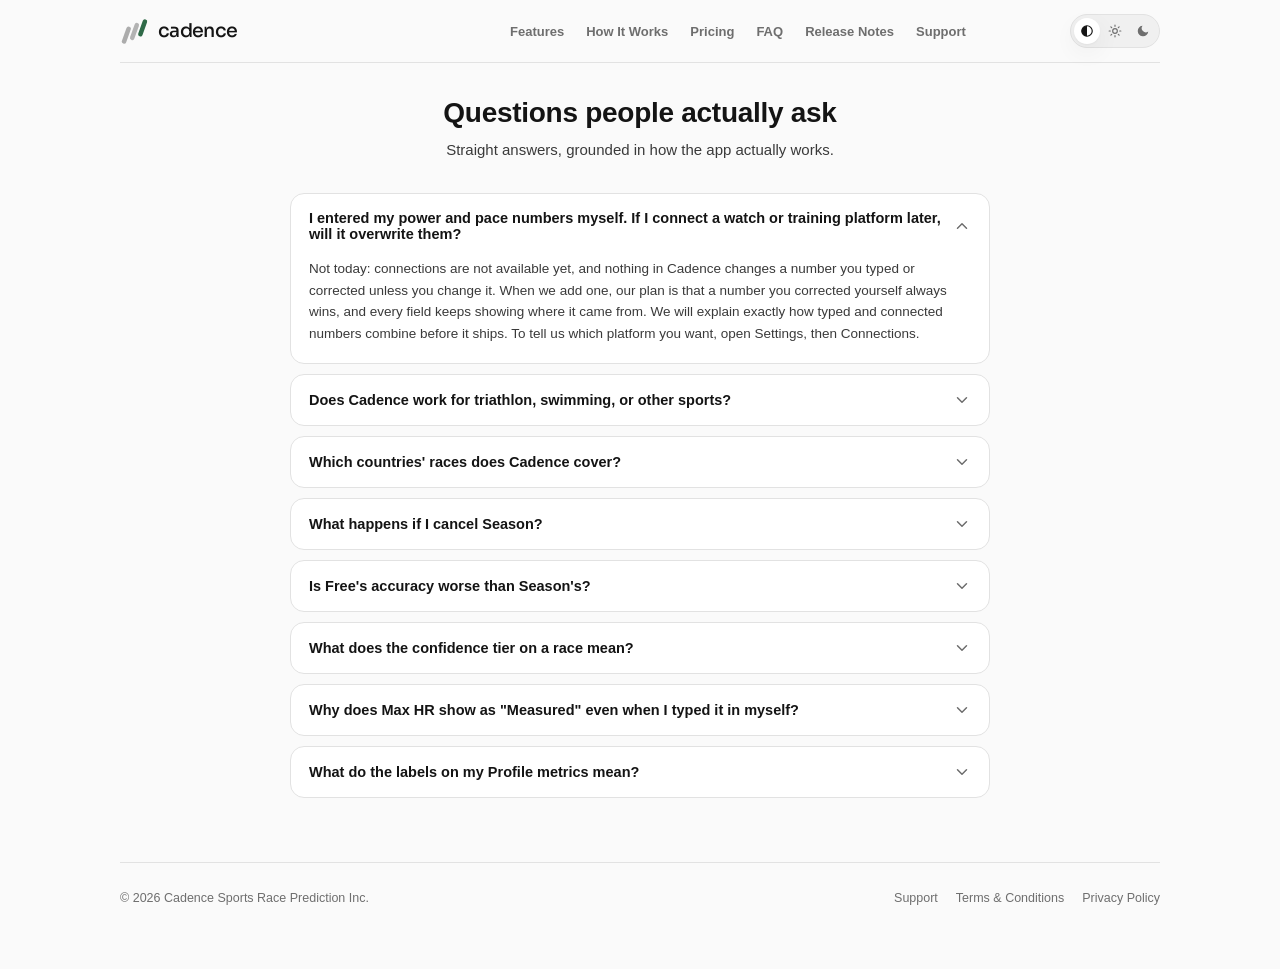
==== faq/index.html @ 3084100d "Site: show an honest confidence tier in the examples and explain what tiers count The Well-Calibrate" ====
<!doctype html>
<html lang="en">
<head>
<meta charset="utf-8" />
<meta name="viewport" content="width=device-width, initial-scale=1" />
<!-- Cross-document View Transitions — see index.html's own comment on
     this same tag for why. -->
<meta name="view-transition" content="same-origin">
<title>Cadence FAQ</title>
<script>
  // Must run before first paint — see theme-toggle.js's own comment.
  (function () {
    try {
      var t = localStorage.getItem('cadence-theme');
      if (t === 'light' || t === 'dark') document.documentElement.setAttribute('data-theme', t);
    } catch (e) {}
  })();
</script>
<link rel="preconnect" href="https://fonts.googleapis.com">
<link rel="preconnect" href="https://fonts.gstatic.com" crossorigin>
<link href="https://fonts.googleapis.com/css2?family=Sora:wght@500&display=swap" rel="stylesheet">
<style>
  /* Tokens transcribed exactly from ios/Cadence/Theme.swift, same as every
     other page on this site — one shared palette. */
  :root {
    --bg: #FAFAFA;
    --surface: #FFFFFF;
    --surface-alt: #F0F0F0;
    --divider: #E2E2E2;
    --text: #141414;
    --body-text: #3A3A3A;
    --meta: #6E6E6E;
    --label: #4A4A4A;
    --good: #2F6A48;
    --accent: #141414;
    --on-accent: #FFFFFF;
    --shadow: 0 1px 2px rgba(20, 20, 20, 0.04), 0 8px 24px rgba(20, 20, 20, 0.06);
  }
  @media (prefers-color-scheme: dark) {
    :root:not([data-theme="light"]) {
      --bg: #0C0C0C;
      --surface: #1A1A1A;
      --surface-alt: #131313;
      --divider: #2E2E2E;
      --text: #F5F5F5;
      --body-text: #D0D0D0;
      --meta: #8A8A8A;
      --label: #B5B5B5;
      --good: #5FBF8F;
      --accent: #F5F5F5;
      --on-accent: #000000;
      --shadow: 0 1px 2px rgba(0, 0, 0, 0.3), 0 8px 24px rgba(0, 0, 0, 0.35);
    }
  }
  :root[data-theme="dark"] {
    --bg: #0C0C0C;
    --surface: #1A1A1A;
    --surface-alt: #131313;
    --divider: #2E2E2E;
    --text: #F5F5F5;
    --body-text: #D0D0D0;
    --meta: #8A8A8A;
    --label: #B5B5B5;
    --good: #5FBF8F;
    --accent: #F5F5F5;
    --on-accent: #000000;
    --shadow: 0 1px 2px rgba(0, 0, 0, 0.3), 0 8px 24px rgba(0, 0, 0, 0.35);
  }

  * { box-sizing: border-box; }
  /* Always reserve the vertical scrollbar's space, even on a page short
     enough it doesn't need to scroll — otherwise this page and one that
     does scroll end up with different available widths, and everything
     centered in the body, nav included, visibly shifts a few pixels
     between them. */
  html { overflow-y: scroll; }
  html, body {
    margin: 0;
    padding: 0;
    background: var(--bg);
    color: var(--text);
    font-family: -apple-system, BlinkMacSystemFont, "Segoe UI", Roboto, Helvetica, Arial, sans-serif;
    -webkit-font-smoothing: antialiased;
  }
  body {
    display: flex;
    justify-content: center;
    min-height: 100vh;
  }
  /* 1080px to match every other page — nav lives inside main, so main's
     own max-width is what nav's visible width tracks. No top padding: nav
     must sit flush with the very top of the page at rest. */
  main {
    width: 100%;
    max-width: 1080px;
    padding: 0 20px 64px;
  }
  .content {
    max-width: 1080px;
    margin: 0 auto;
  }

  /* Nav/brand/footer styling lives in the shared /nav.css (linked in
     <head>), not here — see that file's own header comment for why. */

  h1 {
    font-size: 28px;
    line-height: 1.25;
    margin: 0 0 8px;
    letter-spacing: -0.01em;
    text-align: center;
  }
  .lede {
    color: var(--body-text);
    font-size: 15px;
    line-height: 1.55;
    margin: 0 auto 32px;
    max-width: 56ch;
    text-align: center;
  }

  /* FAQ list — same rules as the homepage's own #faq section. */
  .faq-list { display: flex; flex-direction: column; gap: 10px; max-width: 700px; margin: 0 auto 64px; }
  details.faq-item {
    background: var(--surface); border: 1px solid var(--divider); border-radius: 14px;
    overflow: hidden;
  }
  details.faq-item summary {
    list-style: none; cursor: pointer; padding: 16px 18px;
    display: flex; align-items: center; justify-content: space-between; gap: 12px;
    font-size: 14.5px; font-weight: 600;
  }
  details.faq-item summary::-webkit-details-marker { display: none; }
  details.faq-item summary .chevron {
    flex: none; width: 18px; height: 18px; color: var(--meta);
    transition: transform 0.18s ease;
  }
  details.faq-item[open] summary .chevron { transform: rotate(180deg); }
  details.faq-item .faq-answer {
    padding: 0 18px 18px; font-size: 13.5px; line-height: 1.6; color: var(--body-text);
  }
  details.faq-item summary:focus-visible {
    outline: 2px solid var(--good); outline-offset: -2px;
  }
</style>
<link rel="stylesheet" href="/nav.css">
</head>
<body>
  <main>
    <nav>
      <a class="nav-brand-link" href="/">
        <div class="brand">
          <!-- Three round-capped diagonal strides, the last one lit — per
               Theme.swift's CadenceMark construction spec (32-unit grid). -->
          <svg viewBox="0 0 32 32" role="img" aria-label="Cadence">
            <line x1="4.5" y1="27" x2="9.5" y2="13" stroke="var(--meta)" stroke-width="5" stroke-linecap="round" opacity="0.55"></line>
            <line x1="13.5" y1="23" x2="18.5" y2="9" stroke="var(--meta)" stroke-width="5" stroke-linecap="round" opacity="0.5"></line>
            <line x1="22.5" y1="19" x2="27.5" y2="5" stroke="var(--good)" stroke-width="5" stroke-linecap="round"></line>
          </svg>
          <span class="brand-word">cadence</span>
        </div>
      </a>
      <div class="nav-right">
        <div class="nav-links" id="nav-links">
        <a href="/features">Features</a>
        <a href="/how-it-works">How It Works</a>
        <a href="/pricing">Pricing</a>
        <a href="/faq">FAQ</a>
        <a href="/release-notes">Release Notes</a>
        <a href="/support">Support</a>
      </div>
        <div class="theme-toggle" role="group" aria-label="Appearance">
          <button type="button" data-theme-choice="system" aria-label="System appearance" aria-pressed="false">
            <svg viewBox="0 0 24 24"><circle cx="12" cy="12" r="9" fill="none" stroke="currentColor" stroke-width="2"></circle><path d="M12 3a9 9 0 000 18z" fill="currentColor"></path></svg>
          </button>
          <button type="button" data-theme-choice="light" aria-label="Light appearance" aria-pressed="false">
            <svg viewBox="0 0 24 24" fill="none" stroke="currentColor" stroke-width="2" stroke-linecap="round"><circle cx="12" cy="12" r="4"></circle><path d="M12 2v2M12 20v2M4.93 4.93l1.41 1.41M17.66 17.66l1.41 1.41M2 12h2M20 12h2M4.93 19.07l1.41-1.41M17.66 6.34l1.41-1.41"></path></svg>
          </button>
          <button type="button" data-theme-choice="dark" aria-label="Dark appearance" aria-pressed="false">
            <svg viewBox="0 0 24 24" fill="currentColor"><path d="M21 12.79A9 9 0 1111.21 3 7 7 0 0021 12.79z"></path></svg>
          </button>
        </div>
        <button class="menu-btn" type="button" aria-expanded="false" aria-controls="nav-links" aria-label="Menu"><svg class="bars" width="18" height="18" viewBox="0 0 24 24" fill="none" stroke="currentColor" stroke-width="2" stroke-linecap="round"><path d="M4 7h16M4 12h16M4 17h16"/></svg><svg class="x" width="18" height="18" viewBox="0 0 24 24" fill="none" stroke="currentColor" stroke-width="2" stroke-linecap="round"><path d="M6 6l12 12M18 6L6 18"/></svg></button>
      </div>
    </nav>
    <div class="content">

    <h1>Questions people actually ask</h1>
    <p class="lede">Straight answers, grounded in how the app actually works.</p>

    <div class="faq-list">
      <details class="faq-item" open>
        <summary>
          <span>I entered my power and pace numbers myself. If I connect a watch or training platform later, will it overwrite them?</span>
          <svg class="chevron" viewBox="0 0 24 24" fill="none"><path d="M6 9l6 6 6-6" stroke="currentColor" stroke-width="2" stroke-linecap="round" stroke-linejoin="round"/></svg>
        </summary>
        <div class="faq-answer">Not today: connections are not available yet, and nothing in Cadence changes a number you typed or corrected unless you change it. When we add one, our plan is that a number you corrected yourself always wins, and every field keeps showing where it came from. We will explain exactly how typed and connected numbers combine before it ships. To tell us which platform you want, open Settings, then Connections.</div>
      </details>
      <details class="faq-item">
        <summary>
          <span>Does Cadence work for triathlon, swimming, or other sports?</span>
          <svg class="chevron" viewBox="0 0 24 24" fill="none"><path d="M6 9l6 6 6-6" stroke="currentColor" stroke-width="2" stroke-linecap="round" stroke-linejoin="round"/></svg>
        </summary>
        <div class="faq-answer">Not yet. Cadence is built specifically for running and cycling races today: road, trail, and gravel included. Other sports aren't on the current roadmap.</div>
      </details>
      <details class="faq-item">
        <summary>
          <span>Which countries' races does Cadence cover?</span>
          <svg class="chevron" viewBox="0 0 24 24" fill="none"><path d="M6 9l6 6 6-6" stroke="currentColor" stroke-width="2" stroke-linecap="round" stroke-linejoin="round"/></svg>
        </summary>
        <div class="faq-answer">The race catalog today covers the US and Canada. We're not in other countries yet, though we do include a hand-picked set of curated races across Europe, the UK, Australia and New Zealand.</div>
      </details>
      <details class="faq-item">
        <summary>
          <span>What happens if I cancel Season?</span>
          <svg class="chevron" viewBox="0 0 24 24" fill="none"><path d="M6 9l6 6 6-6" stroke="currentColor" stroke-width="2" stroke-linecap="round" stroke-linejoin="round"/></svg>
        </summary>
        <div class="faq-answer">Turning off auto-renew keeps your full Season access through the end of the period you already paid for. You won't be charged again, but you're not cut off early either. Once that period ends (or if a refund/revocation happens), your account reverts to Free right away.</div>
      </details>
      <details class="faq-item">
        <summary>
          <span>Is Free's accuracy worse than Season's?</span>
          <svg class="chevron" viewBox="0 0 24 24" fill="none"><path d="M6 9l6 6 6-6" stroke="currentColor" stroke-width="2" stroke-linecap="round" stroke-linejoin="round"/></svg>
        </summary>
        <div class="faq-answer">No. The prediction model is the same on both plans: the same inputs give the same confidence tier, limiter, and predicted range. Season adds unlimited tracking, a focus and peak race, race-day targets, season planning with dated taper and recovery windows, and your track record. Your predicted range is the same on both. Accuracy is never a paid feature.</div>
      </details>
      <details class="faq-item">
        <summary>
          <span>What does the confidence tier on a race mean?</span>
          <svg class="chevron" viewBox="0 0 24 24" fill="none"><path d="M6 9l6 6 6-6" stroke="currentColor" stroke-width="2" stroke-linecap="round" stroke-linejoin="round"/></svg>
        </summary>
        <div class="faq-answer">It shows how personal a prediction is. It counts the results behind it, not how accurate it has been proven to be. Population-Based means nothing of yours is in it yet: it is built from athletes who answered like you did. Partially Personalized means you have confirmed one race result. Well-Calibrated means you have confirmed two or more. Verified means you have confirmed a result for that very race. A race with unknown elevation, or a ride with an out-of-date FTP, drops to a lower tier until that is fixed. Separately, once enough athletes have confirmed results at a distance, the app also says how many real results its range was tested on.</div>
      </details>
      <details class="faq-item">
        <summary>
          <span>Why does Max HR show as &quot;Measured&quot; even when I typed it in myself?</span>
          <svg class="chevron" viewBox="0 0 24 24" fill="none"><path d="M6 9l6 6 6-6" stroke="currentColor" stroke-width="2" stroke-linecap="round" stroke-linejoin="round"/></svg>
        </summary>
        <div class="faq-answer">Unlike a field like FTP, which can be estimated or computed from other numbers, your max heart rate isn't something you can reasonably guess. Whatever you enter came from a real effort you actually observed, whether that's a heart rate monitor reading or a race you remember clearly. So Cadence treats it as measured the moment it's on file, no matter the source, rather than starting it in a lower-trust tier the way it does for fields that really are just estimates until confirmed.</div>
      </details>
      <details class="faq-item">
        <summary>
          <span>What do the labels on my Profile metrics mean?</span>
          <svg class="chevron" viewBox="0 0 24 24" fill="none"><path d="M6 9l6 6 6-6" stroke="currentColor" stroke-width="2" stroke-linecap="round" stroke-linejoin="round"/></svg>
        </summary>
        <div class="faq-answer">
          <p style="margin:0 0 10px;">Each metric on your Profile carries two separate pieces of information: a trust tier (how confident the app is in that number) and a source (where it actually came from).</p>
          <p style="margin:0 0 6px;"><strong>Trust tier:</strong></p>
          <ul style="margin:0 0 10px; padding-left:18px;">
            <li><strong>Measured</strong> &ndash; a real recorded effort, not an estimate (your max heart rate, or an FTP backed by an actual power-curve reading).</li>
            <li><strong>Self-reported</strong> &ndash; a number you typed in that isn't backed by that kind of underlying data yet. Still used for predictions, just with wider bands until confirmed.</li>
            <li><strong>Corrected by you</strong> &ndash; you used &quot;This looks wrong&quot; to override what the app had on file.</li>
            <li><strong>Verified</strong> &ndash; shown for race results once you've confirmed at least one real finish time.</li>
            <li><strong>Missing</strong> &ndash; nothing on file yet for that field.</li>
          </ul>
          <p style="margin:0 0 6px;"><strong>Source:</strong> &quot;Entered by you&quot; or &quot;Synced earlier&quot; (a figure that arrived through a connection older versions of Cadence offered). Literally where that number came from.</p>
          <p style="margin:0;">A small colored dot beside a measurement shows how recent it is, and turns amber as it ages, since the model trusts an old number a little less than a fresh one.</p>
        </div>
      </details>
    </div>

    </div>
    <footer>
      <span>&copy; 2026 Cadence Sports Race Prediction Inc.</span>
      <div class="foot-links">
        <a href="/support">Support</a>
        <a href="/terms">Terms &amp; Conditions</a>
        <a href="/privacy">Privacy Policy</a>
      </div>
    </footer>
  </main>
<script src="/theme-toggle.js"></script>
</body>
</html>
---- nav.css ----
/* Shared nav + footer styling — the ONE definition used by every page
   on the site, loaded via <link rel="stylesheet" href="/nav.css">
   instead of being duplicated in each page's own <style> block. Every
   nav-positioning bug chased in
   this project turned out to be a CSS difference between five
   hand-copied blocks that looked identical but weren't quite (brand
   sizing, nav width tracking each page's own main, a bold-vs-color
   rendering quirk, a footer in a narrower container than nav). A shared
   file makes that whole category of bug structurally impossible: there
   is only one nav, one footer, used everywhere, so there is nothing
   left for them to drift apart from.

   Relies on each page's own :root custom properties (--bg, --text,
   --meta, --good, --divider, --surface-alt, --surface, --shadow, --on-
   accent) already being defined before this loads, since those are the
   actual color system (transcribed from ios/Cadence/Theme.swift) and
   belong with each page's light/dark tokens, not here. Everything about
   nav itself — including the gap below it, now 32px on every page — is
   fixed here with no per-page override left at all, by request: the
   homepage used to get 44px (its hero felt like it wanted more room)
   and the other four got 22px, and that was still a visible difference
   between pages even after nav's own position/width were proven
   identical. */

.brand { display: flex; align-items: center; gap: 9px; }
.brand svg { width: 29px; height: 29px; flex-shrink: 0; }
.brand-word { font-family: "Sora", sans-serif; font-weight: 500; font-size: 19px; letter-spacing: -0.035em; color: var(--text); }

nav {
  display: flex; align-items: center; justify-content: space-between;
  padding: 14px 0; margin-bottom: 32px;
  position: sticky; top: 0; z-index: 20;
  background: var(--bg);
  border-bottom: 1px solid var(--divider);
  /* Same name on every page (paired with the <meta name="view-transition">
     tag in each page's own <head>) tells the browser nav is one
     continuous element across a page navigation, not old-page-content
     replaced by new-page-content — so a Support -> FAQ click can stop
     looking like the nav itself got swapped out and back in. */
  view-transition-name: site-nav;
}
.nav-brand-link { text-decoration: none; }
.nav-right { display: flex; align-items: center; gap: 20px; }
/* Fixed width (desktop only — overridden back to auto in the mobile
   media query below, where nav-links becomes a dropdown and this
   doesn't apply).
   On macOS, a link rendering in --good green vs the default grey
   measurably changes that glyph's own antialiased width by a couple
   pixels — more for a long word ("Release Notes") than a short one
   ("FAQ"). Since nav-right (nav-links + the toggle) is pinned to nav's
   right edge, that width change shifted the whole Features/Pricing/FAQ
   block, not just the word that changed color. A fixed width means
   nav-links' own box can't grow or shrink no matter how any word
   renders. Natural content width with all six links (Features, Pricing,
   FAQ, How It Works, Release Notes, Support) measures ~458px in this
   sandbox's Linux Chromium — but a too-tight buffer on that exact
   measurement (465px) shipped broken: real browsers (confirmed via a
   user screenshot) render the system-font stack wider than Linux's
   substitute font, overflowing the box and visually colliding "Release
   Notes"/"How It Works" into the theme toggle. 540px leaves real slack
   above any single-environment measurement instead of chasing another
   exact number this sandbox can't verify cross-platform. */
.nav-links { display: flex; gap: 22px; width: 540px; flex-shrink: 0; }
/* font-family pinned explicitly, not inherited from each page's own body
   font: the homepage loads "Inter" as a webfont while every other page
   uses the plain system-font stack, and since these links sit left-to-
   right in a fixed-gap flex row, a different typeface renders each word
   at a different width — shifting every link after the first one. That
   mismatch was the real cause of nav "shifting" specifically between the
   homepage and any other page (never between two non-homepage pages,
   which already shared the same font). Pinning it here means nav text
   renders identically everywhere regardless of what font a page's own
   body text uses. */
.nav-links a { font-family: -apple-system, BlinkMacSystemFont, "Segoe UI", Roboto, Helvetica, Arial, sans-serif; font-size: 13px; font-weight: 600; color: var(--meta); text-decoration: none; white-space: nowrap; }
.nav-links a:hover { color: var(--text); }
/* Color only — never font-weight. Bold text is physically wider, and a
   width change in .nav-links shifts the whole block beside it (see
   above) — this is what was reported as nav "moving". */
.nav-links a.current { color: var(--good); }

/* System/Light/Dark — same three choices, same order, as the app's own
   Settings -> Appearance picker (Theme.swift's Appearance enum). Icons
   only (sun/moon/half-circle), no new colors beyond the existing
   --surface-alt/--divider/--text/--meta tokens. */
.theme-toggle { display: flex; gap: 2px; background: var(--surface-alt); border: 1px solid var(--divider); border-radius: 999px; padding: 3px; flex: none; }
.theme-toggle button {
  display: flex; align-items: center; justify-content: center;
  width: 26px; height: 26px; border: none; background: transparent; border-radius: 999px;
  color: var(--meta); cursor: pointer; padding: 0;
}
.theme-toggle button svg { width: 14px; height: 14px; }
.theme-toggle button:hover { color: var(--text); }
.theme-toggle button.active { background: var(--surface); color: var(--text); box-shadow: var(--shadow); }

footer {
  margin-top: 24px; padding-top: 28px; border-top: 1px solid var(--divider);
  display: flex; flex-wrap: wrap; gap: 14px; align-items: center; justify-content: space-between;
  font-family: -apple-system, BlinkMacSystemFont, "Segoe UI", Roboto, Helvetica, Arial, sans-serif;
  font-size: 12.5px; color: var(--meta);
}
footer a { color: var(--meta); text-decoration: none; }
footer a:hover { color: var(--text); }
.foot-links { display: flex; gap: 18px; flex-wrap: wrap; }

/* Mobile menu button and its dim backdrop: hidden on desktop, where the
   six links sit inline. theme-toggle.js wires the button and creates the
   backdrop element, so no page needs extra markup beyond the button. */
.menu-btn {
  display: none; width: 36px; height: 36px; padding: 0; flex: none;
  align-items: center; justify-content: center; cursor: pointer;
  border: 1px solid var(--divider); border-radius: 10px;
  background: var(--surface); color: var(--text);
}
.menu-btn:focus-visible { outline: 2px solid var(--good); outline-offset: 2px; }
.menu-btn .x { display: none; }
.menu-btn[aria-expanded="true"] .bars { display: none; }
.menu-btn[aria-expanded="true"] .x { display: block; }
.nav-scrim { display: none; }

/* Phone and small tablet: one compact row (logo, theme toggle, menu
   button). The six links move into a dropdown of 48px rows below the
   bar, so the page starts near the top of the screen instead of under a
   330px stack of wrapped links. Breakpoint stays 900px so the row layout
   never gets tight enough to collide with the toggle. */
@media (max-width: 900px) {
  nav { gap: 10px; }
  .nav-right { gap: 8px; }
  .menu-btn { display: flex; }
  .nav-links {
    display: none; position: absolute; top: 100%; left: -20px; right: -20px;
    width: auto; flex-shrink: 1; flex-direction: column; gap: 0;
    padding: 6px 20px 12px; background: var(--bg);
    border-bottom: 1px solid var(--divider); box-shadow: var(--shadow);
  }
  nav.open .nav-links { display: flex; }
  /* The bar only spans the page's content width, so while the backdrop is
     up its 20px side margins would show grey beside the logo and button.
     Paint the bar's background out to the screen edges while open. */
  nav.open::before {
    content: ""; position: absolute; top: 0; bottom: 0; left: -20px; right: -20px;
    background: var(--bg); z-index: -1;
  }
  .nav-links a {
    display: flex; align-items: center; justify-content: space-between;
    min-height: 48px; font-size: 15px; color: var(--text);
    border-bottom: 1px solid var(--divider);
  }
  .nav-links a:last-child { border-bottom: none; }
  .nav-links a::after { content: "\203A"; color: var(--meta); }
  .nav-links a.current { color: var(--good); }
  .nav-scrim.show { display: block; position: fixed; inset: 0; z-index: 19; background: rgba(0, 0, 0, 0.35); }
}
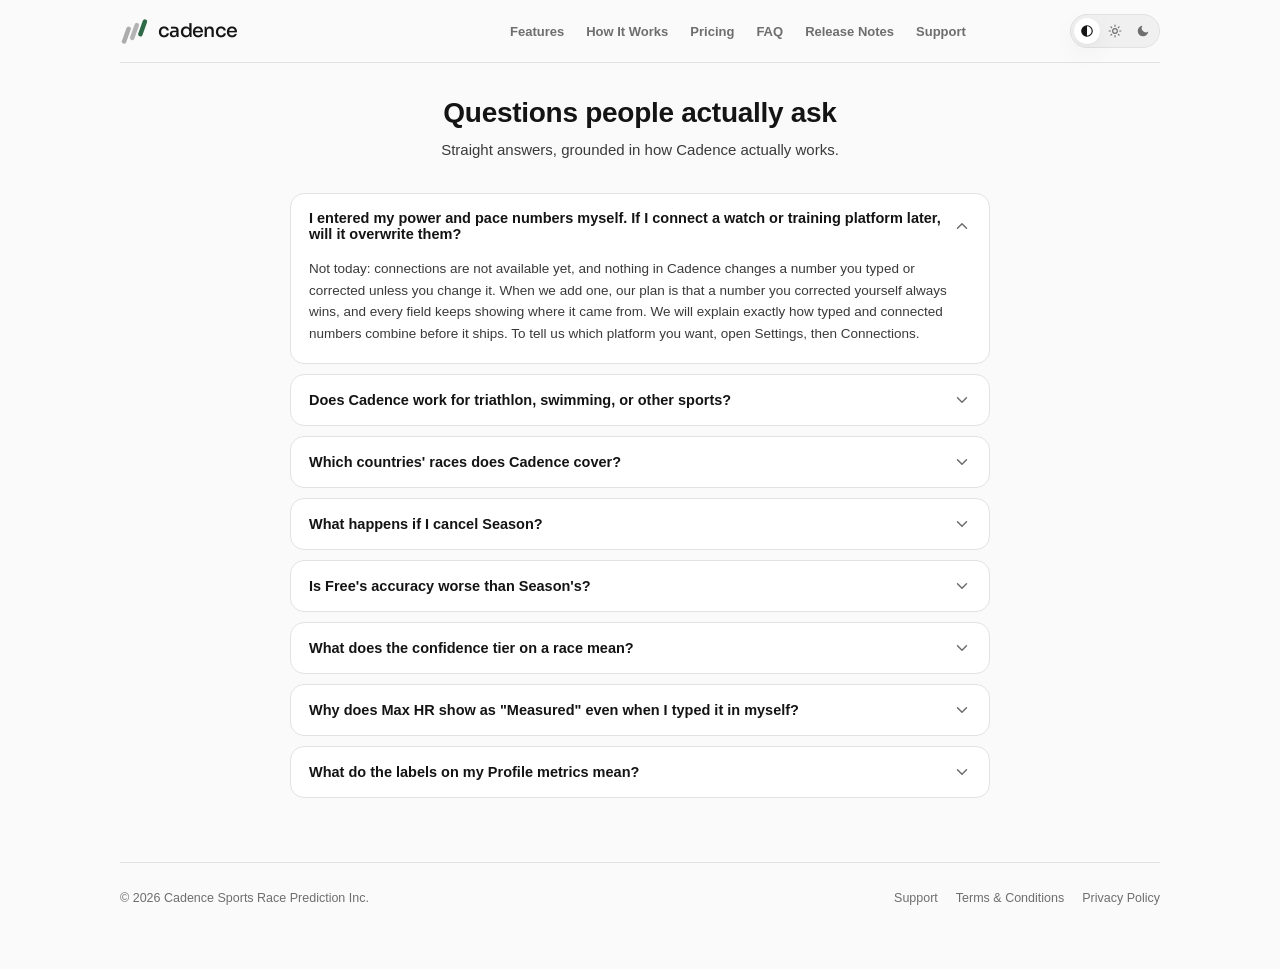
==== commit 2b5c87bc: "Say Cadence (the product) instead of 'the app' in the FAQ, How it works and Support" ====
--- a/faq/index.html
+++ b/faq/index.html
@@ -186,7 +186,7 @@
     <div class="content">
 
     <h1>Questions people actually ask</h1>
-    <p class="lede">Straight answers, grounded in how the app actually works.</p>
+    <p class="lede">Straight answers, grounded in how Cadence actually works.</p>
 
     <div class="faq-list">
       <details class="faq-item" open>
@@ -208,7 +208,7 @@
           <span>Which countries' races does Cadence cover?</span>
           <svg class="chevron" viewBox="0 0 24 24" fill="none"><path d="M6 9l6 6 6-6" stroke="currentColor" stroke-width="2" stroke-linecap="round" stroke-linejoin="round"/></svg>
         </summary>
-        <div class="faq-answer">The race catalog today covers the US and Canada. We're not in other countries yet, though we do include a hand-picked set of curated races across Europe, the UK, Australia and New Zealand.</div>
+        <div class="faq-answer">Live race listings cover the US and Canada. Elsewhere, Cadence includes 66 hand-checked races in about 20 countries, including the Berlin, London and Tokyo marathons, and you can search for or add any other race yourself by typing its distance and elevation or uploading a GPX file. Cadence can be downloaded in Canada, the US, Europe, Australia, New Zealand and Singapore.</div>
       </details>
       <details class="faq-item">
         <summary>
@@ -229,7 +229,7 @@
           <span>What does the confidence tier on a race mean?</span>
           <svg class="chevron" viewBox="0 0 24 24" fill="none"><path d="M6 9l6 6 6-6" stroke="currentColor" stroke-width="2" stroke-linecap="round" stroke-linejoin="round"/></svg>
         </summary>
-        <div class="faq-answer">It shows how personal a prediction is. It counts the results behind it, not how accurate it has been proven to be. Population-Based means nothing of yours is in it yet: it is built from athletes who answered like you did. Partially Personalized means you have confirmed one race result. Well-Calibrated means you have confirmed two or more. Verified means you have confirmed a result for that very race. A race with unknown elevation, or a ride with an out-of-date FTP, drops to a lower tier until that is fixed. Separately, once enough athletes have confirmed results at a distance, the app also says how many real results its range was tested on.</div>
+        <div class="faq-answer">It shows how personal a prediction is. It counts the results behind it, not how accurate it has been proven to be. Population-Based means nothing of yours is in it yet: it is built from athletes who answered like you did. Partially Personalized means you have confirmed one race result. Personalized means you have confirmed two or more. Verified means you have confirmed a result for that very race. A race with unknown elevation, or a ride with an out-of-date FTP, drops to a lower tier until that is fixed. Separately, once enough athletes have confirmed results at a distance, Cadence also says how many real results its range was tested on.</div>
       </details>
       <details class="faq-item">
         <summary>
@@ -244,12 +244,12 @@
           <svg class="chevron" viewBox="0 0 24 24" fill="none"><path d="M6 9l6 6 6-6" stroke="currentColor" stroke-width="2" stroke-linecap="round" stroke-linejoin="round"/></svg>
         </summary>
         <div class="faq-answer">
-          <p style="margin:0 0 10px;">Each metric on your Profile carries two separate pieces of information: a trust tier (how confident the app is in that number) and a source (where it actually came from).</p>
+          <p style="margin:0 0 10px;">Each metric on your Profile carries two separate pieces of information: a trust tier (how confident Cadence is in that number) and a source (where it actually came from).</p>
           <p style="margin:0 0 6px;"><strong>Trust tier:</strong></p>
           <ul style="margin:0 0 10px; padding-left:18px;">
             <li><strong>Measured</strong> &ndash; a real recorded effort, not an estimate (your max heart rate, or an FTP backed by an actual power-curve reading).</li>
             <li><strong>Self-reported</strong> &ndash; a number you typed in that isn't backed by that kind of underlying data yet. Still used for predictions, just with wider bands until confirmed.</li>
-            <li><strong>Corrected by you</strong> &ndash; you used &quot;This looks wrong&quot; to override what the app had on file.</li>
+            <li><strong>Corrected by you</strong> &ndash; you used &quot;This looks wrong&quot; to override what Cadence had on file.</li>
             <li><strong>Verified</strong> &ndash; shown for race results once you've confirmed at least one real finish time.</li>
             <li><strong>Missing</strong> &ndash; nothing on file yet for that field.</li>
           </ul>
